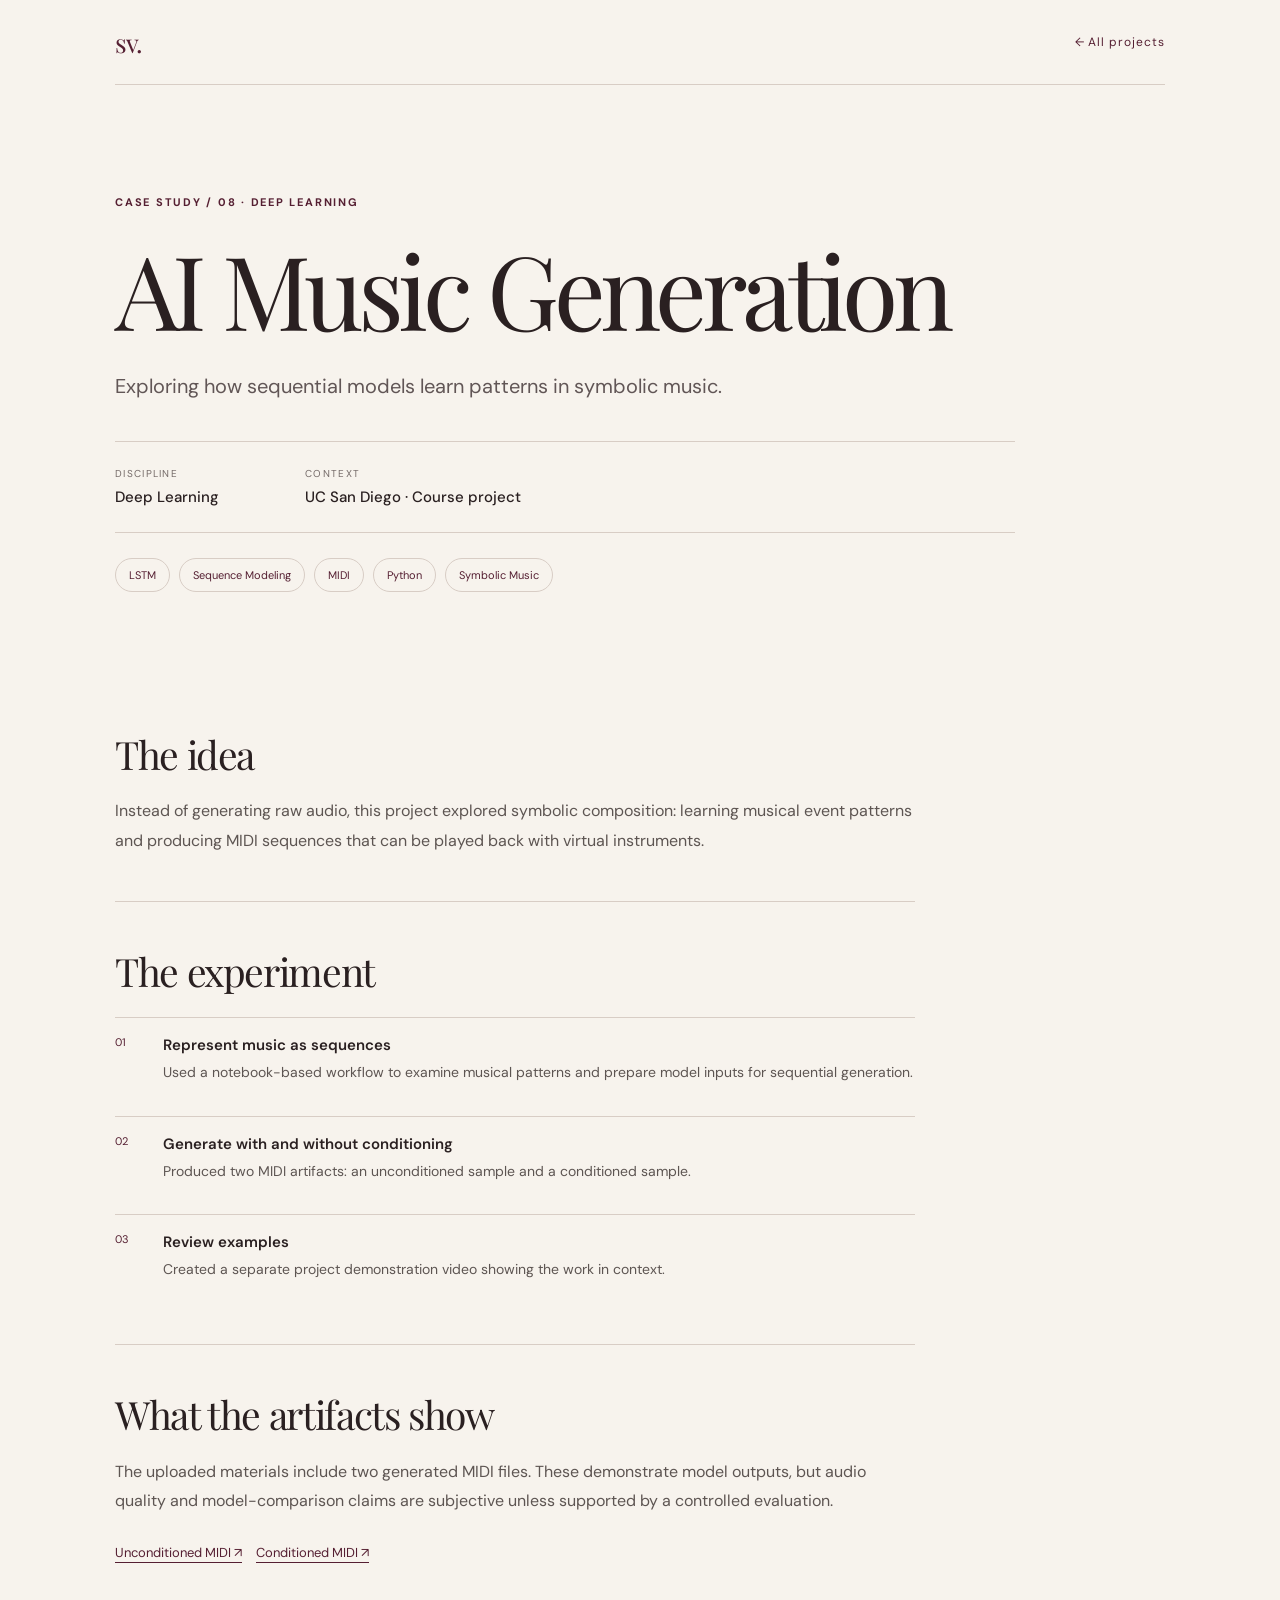
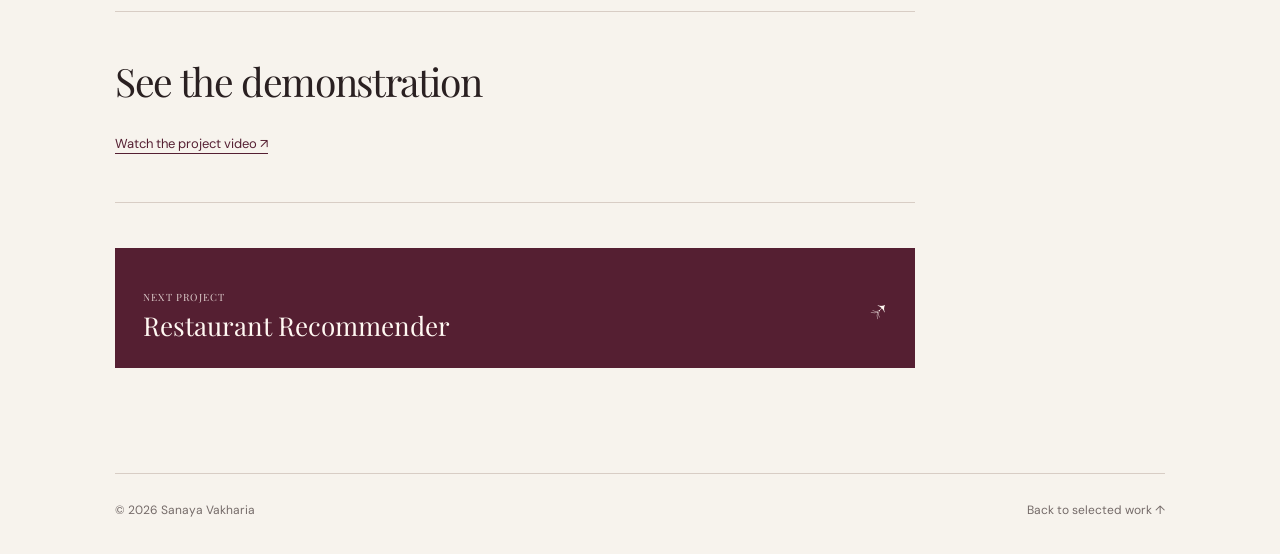
==== projects/ai-music.html @ 3cf96b45 "Add files via upload" ====
<!DOCTYPE html><html lang="en"><head><meta charset="UTF-8"><meta name="viewport" content="width=device-width,initial-scale=1"><meta name="theme-color" content="#f7f3ed"><meta name="description" content="AI Music Generation — Sanaya Vakharia portfolio case study"><title>AI Music Generation — Sanaya Vakharia</title><link rel="stylesheet" href="../assets/style.css"><link rel="icon" href="data:image/svg+xml,%3Csvg xmlns='http://www.w3.org/2000/svg' viewBox='0 0 64 64'%3E%3Crect width='64' height='64' rx='12' fill='%23551f32'/%3E%3Ctext x='32' y='46' text-anchor='middle' font-family='Georgia' font-size='44' fill='%23faf6f0'%3Es%3C/text%3E%3C/svg%3E"></head><body><header class="wrap nav"><a class="brand" href="../index.html">sv.</a><a class="back" href="../index.html#projects">← All projects</a></header><main class="wrap"><div class="hero"><div class="eyebrow">Case study / 08 · Deep Learning</div><h1>AI Music Generation</h1><p class="dek">Exploring how sequential models learn patterns in symbolic music.</p><div class="factbar"><div class="fact"><label>Discipline</label><strong>Deep Learning</strong></div><div class="fact"><label>Context</label><strong>UC San Diego · Course project</strong></div></div><div class="tagrow"><span class="tag">LSTM</span><span class="tag">Sequence Modeling</span><span class="tag">MIDI</span><span class="tag">Python</span><span class="tag">Symbolic Music</span></div></div><div class="content"><section class="section"><h2>The idea</h2><p>Instead of generating raw audio, this project explored symbolic composition: learning musical event patterns and producing MIDI sequences that can be played back with virtual instruments.</p></section><section class="section"><h2>The experiment</h2><div class="steps"><div class="step"><small>01</small><div><strong>Represent music as sequences</strong><p>Used a notebook-based workflow to examine musical patterns and prepare model inputs for sequential generation.</p></div></div><div class="step"><small>02</small><div><strong>Generate with and without conditioning</strong><p>Produced two MIDI artifacts: an unconditioned sample and a conditioned sample.</p></div></div><div class="step"><small>03</small><div><strong>Review examples</strong><p>Created a separate project demonstration video showing the work in context.</p></div></div></div></section><section class="section"><h2>What the artifacts show</h2><p>The uploaded materials include two generated MIDI files. These demonstrate model outputs, but audio quality and model-comparison claims are subjective unless supported by a controlled evaluation.</p><a class="inline-link" href="../assets/music/symbolic_unconditioned.mid" download>Unconditioned MIDI ↗</a><a class="inline-link" href="../assets/music/symbolic_conditioned.mid" download>Conditioned MIDI ↗</a></section><section class="section"><h2>See the demonstration</h2><a class="inline-link" href="https://drive.google.com/file/d/1ytoonuxScQLNrHjfuyP15inog2-0pDG0/view?usp=sharing" target="_blank" rel="noopener noreferrer">Watch the project video ↗</a></section><a class="next" href="restaurant-recommender.html"><span><small>Next project</small><br>Restaurant Recommender</span><span aria-hidden="true">↗</span></a></div></main><footer class="wrap footer"><span>© 2026 Sanaya Vakharia</span><a href="../index.html#projects">Back to selected work ↑</a></footer></body></html>
---- assets/style.css ----
@import url('https://fonts.googleapis.com/css2?family=DM+Sans:wght@400;500;600;700&family=Playfair+Display:ital,wght@0,400;0,500;1,400;1,500&display=swap');
:root{--paper:#f7f3ed;--ink:#2a2021;--wine:#551f32;--muted:#746a68;--line:#d8cdc5;--card:#eee7dd}*{box-sizing:border-box}html{scroll-behavior:smooth}body{margin:0;background:var(--paper);color:var(--ink);font-family:'DM Sans',sans-serif;-webkit-font-smoothing:antialiased}a{color:inherit;text-decoration:none}::selection{background:#e9c8d1;color:var(--wine)}.wrap{width:min(1050px,calc(100% - 70px));margin:auto}.nav{height:85px;display:flex;justify-content:space-between;align-items:center;border-bottom:1px solid var(--line)}.brand{font:400 26px 'Playfair Display',serif;letter-spacing:-1.5px;color:var(--wine)}.nav a.back{font-size:12px;color:var(--wine);letter-spacing:.08em}.nav a.back:hover{text-decoration:underline}.eyebrow{color:var(--wine);text-transform:uppercase;letter-spacing:.16em;font-size:11px;font-weight:700}.hero{padding:110px 0 65px;max-width:900px}.hero h1{font:400 clamp(56px,8vw,108px)/1.08 'Playfair Display',serif;letter-spacing:-.055em;margin:25px 0}.hero .dek{font-size:20px;line-height:1.65;color:#615656;max-width:740px}.factbar{border-top:1px solid var(--line);border-bottom:1px solid var(--line);display:flex;gap:40px;flex-wrap:wrap;padding:25px 0;margin-top:38px}.fact{display:flex;flex-direction:column;gap:7px;min-width:150px}.fact label{font-size:10px;color:var(--muted);letter-spacing:.13em;text-transform:uppercase}.fact strong{font-size:15px;font-weight:500}.content{max-width:800px;padding:28px 0 105px}.section{padding:45px 0;border-bottom:1px solid var(--line)}.section h2{font:400 39px/1.25 'Playfair Display',serif;letter-spacing:-.035em;margin:0 0 18px}.section p{font-size:16px;line-height:1.85;color:#5d5552;margin:0 0 16px}.section p:last-child{margin-bottom:0}.tagrow{display:flex;gap:9px;flex-wrap:wrap;margin:25px 0 0}.tag{border:1px solid var(--line);border-radius:40px;padding:9px 13px;font-size:11px;color:var(--wine)}.data{display:grid;grid-template-columns:repeat(3,1fr);gap:14px;margin:25px 0}.metric{background:var(--card);padding:25px 18px;min-height:125px}.metric b{display:block;font:400 39px 'Playfair Display',serif;color:var(--wine);margin-bottom:12px}.metric span{font-size:12px;line-height:1.5;color:var(--muted)}.steps{display:grid;gap:14px;margin-top:22px}.step{padding:17px 0;border-top:1px solid var(--line);display:grid;grid-template-columns:32px 1fr;gap:16px}.step small{font-size:11px;color:var(--wine)}.step strong{display:block;font-size:15px;font-weight:600;margin-bottom:5px}.step p{font-size:14px;margin:0;line-height:1.75}.inline-link{display:inline-block;margin:12px 14px 5px 0;color:var(--wine);text-decoration:underline;text-underline-offset:5px;font-size:13px}.note{padding:25px 28px;background:#eadfe0;color:var(--wine);font-size:18px;line-height:1.65;margin:25px 0}.art{background:#eae1d9;padding:40px 34px;margin:30px 0;overflow:hidden}.art-caption{color:var(--muted);font-size:11px;letter-spacing:.04em;margin-top:13px}.bars{display:flex;align-items:end;gap:14px;height:160px;padding:0 8px;border-bottom:1px solid #9c8981}.bar{background:var(--wine);width:65px;max-width:30%;position:relative;min-height:3px}.bar span{position:absolute;top:-27px;width:100%;text-align:center;font-size:13px;color:var(--wine)}.bar-labels{display:flex;gap:14px;margin-top:12px;padding:0 8px}.bar-labels span{width:65px;max-width:30%;font-size:11px;color:var(--muted);text-align:center}.footer{padding:28px 0 36px;border-top:1px solid var(--line);display:flex;justify-content:space-between;gap:20px;font-size:12px;color:var(--muted)}.next{display:flex;align-items:center;justify-content:space-between;gap:18px;background:var(--wine);color:#fff8f2;padding:25px 28px;margin:45px 0 0}.next span{font:400 26px 'Playfair Display',serif}.next small{letter-spacing:.12em;font-size:10px;opacity:.8;text-transform:uppercase} @media(max-width:700px){.wrap{width:calc(100% - 38px)}.nav{height:72px}.hero{padding:75px 0 40px}.hero h1{font-size:clamp(51px,11vw,76px)}.hero .dek{font-size:17px}.factbar{gap:24px}.content{padding-bottom:65px}.section{padding:36px 0}.section h2{font-size:33px}.data{grid-template-columns:1fr}.metric{min-height:85px}.art{padding:35px 18px}.footer{flex-direction:column}.next span{font-size:21px}}
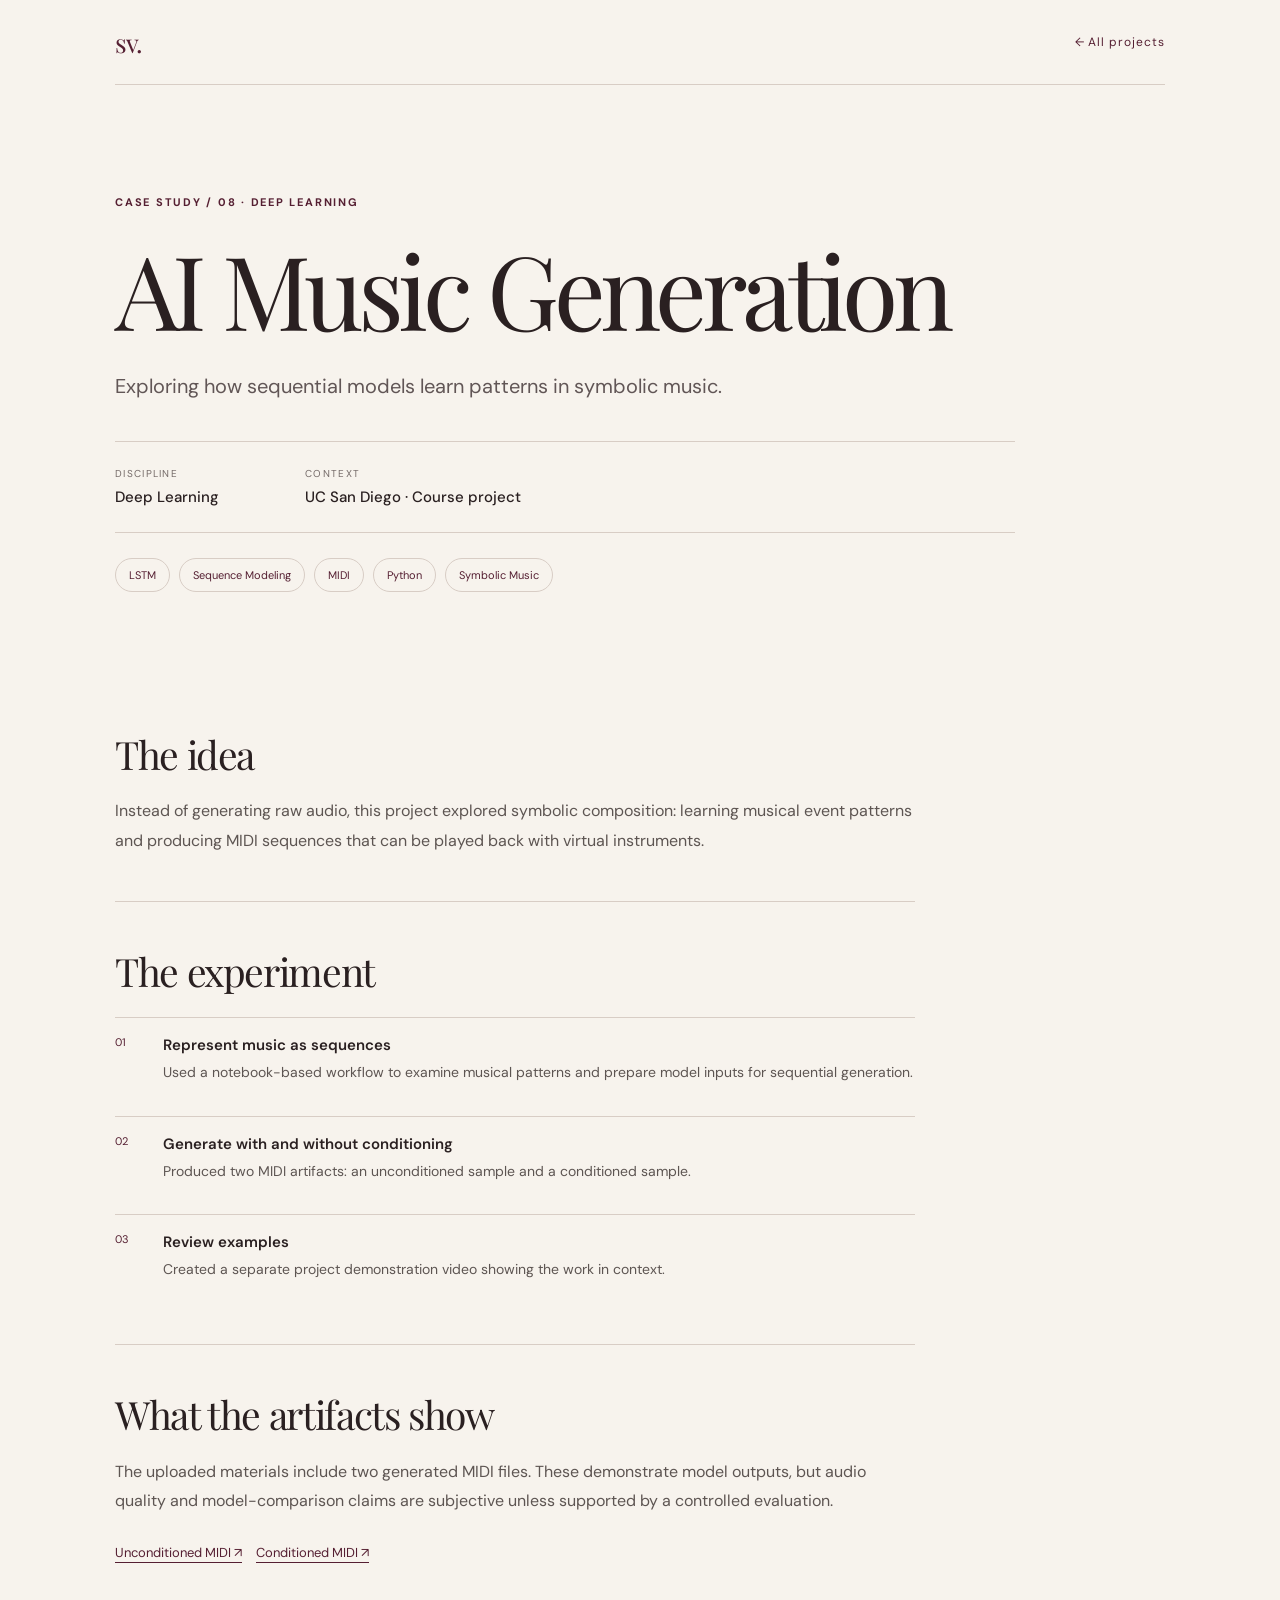
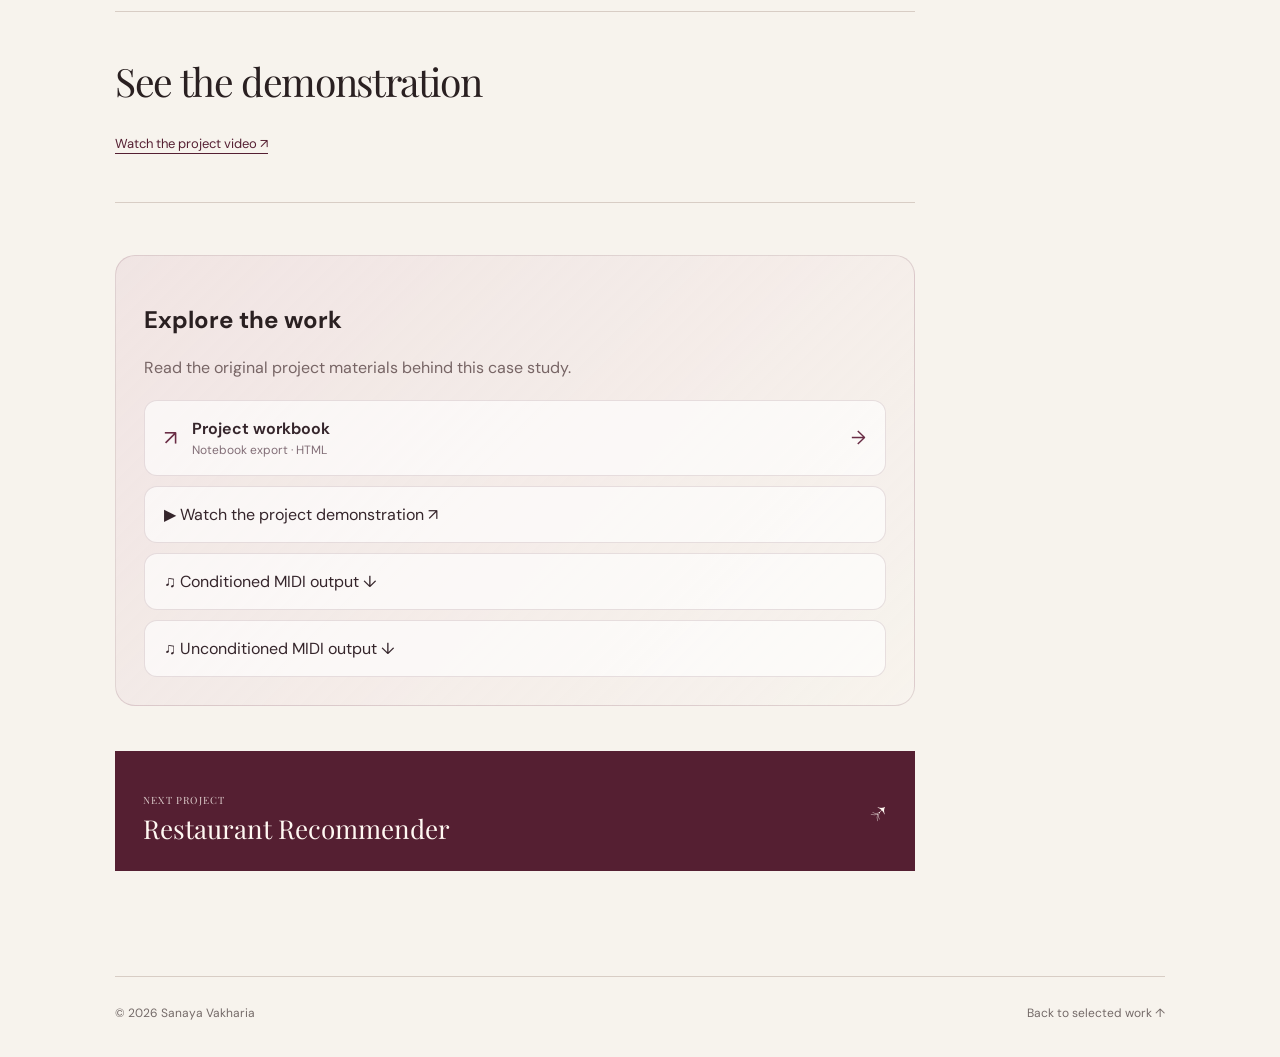
==== commit 34b8ac41: "Add files via upload" ====
--- a/projects/ai-music.html
+++ b/projects/ai-music.html
@@ -1 +1,2 @@
-<!DOCTYPE html><html lang="en"><head><meta charset="UTF-8"><meta name="viewport" content="width=device-width,initial-scale=1"><meta name="theme-color" content="#f7f3ed"><meta name="description" content="AI Music Generation — Sanaya Vakharia portfolio case study"><title>AI Music Generation — Sanaya Vakharia</title><link rel="stylesheet" href="../assets/style.css"><link rel="icon" href="data:image/svg+xml,%3Csvg xmlns='http://www.w3.org/2000/svg' viewBox='0 0 64 64'%3E%3Crect width='64' height='64' rx='12' fill='%23551f32'/%3E%3Ctext x='32' y='46' text-anchor='middle' font-family='Georgia' font-size='44' fill='%23faf6f0'%3Es%3C/text%3E%3C/svg%3E"></head><body><header class="wrap nav"><a class="brand" href="../index.html">sv.</a><a class="back" href="../index.html#projects">← All projects</a></header><main class="wrap"><div class="hero"><div class="eyebrow">Case study / 08 · Deep Learning</div><h1>AI Music Generation</h1><p class="dek">Exploring how sequential models learn patterns in symbolic music.</p><div class="factbar"><div class="fact"><label>Discipline</label><strong>Deep Learning</strong></div><div class="fact"><label>Context</label><strong>UC San Diego · Course project</strong></div></div><div class="tagrow"><span class="tag">LSTM</span><span class="tag">Sequence Modeling</span><span class="tag">MIDI</span><span class="tag">Python</span><span class="tag">Symbolic Music</span></div></div><div class="content"><section class="section"><h2>The idea</h2><p>Instead of generating raw audio, this project explored symbolic composition: learning musical event patterns and producing MIDI sequences that can be played back with virtual instruments.</p></section><section class="section"><h2>The experiment</h2><div class="steps"><div class="step"><small>01</small><div><strong>Represent music as sequences</strong><p>Used a notebook-based workflow to examine musical patterns and prepare model inputs for sequential generation.</p></div></div><div class="step"><small>02</small><div><strong>Generate with and without conditioning</strong><p>Produced two MIDI artifacts: an unconditioned sample and a conditioned sample.</p></div></div><div class="step"><small>03</small><div><strong>Review examples</strong><p>Created a separate project demonstration video showing the work in context.</p></div></div></div></section><section class="section"><h2>What the artifacts show</h2><p>The uploaded materials include two generated MIDI files. These demonstrate model outputs, but audio quality and model-comparison claims are subjective unless supported by a controlled evaluation.</p><a class="inline-link" href="../assets/music/symbolic_unconditioned.mid" download>Unconditioned MIDI ↗</a><a class="inline-link" href="../assets/music/symbolic_conditioned.mid" download>Conditioned MIDI ↗</a></section><section class="section"><h2>See the demonstration</h2><a class="inline-link" href="https://drive.google.com/file/d/1ytoonuxScQLNrHjfuyP15inog2-0pDG0/view?usp=sharing" target="_blank" rel="noopener noreferrer">Watch the project video ↗</a></section><a class="next" href="restaurant-recommender.html"><span><small>Next project</small><br>Restaurant Recommender</span><span aria-hidden="true">↗</span></a></div></main><footer class="wrap footer"><span>© 2026 Sanaya Vakharia</span><a href="../index.html#projects">Back to selected work ↑</a></footer></body></html>+<!DOCTYPE html>
+<html lang="en"><head><meta charset="utf-8"/><meta content="width=device-width,initial-scale=1" name="viewport"/><meta content="#f7f3ed" name="theme-color"/><meta content="AI Music Generation — Sanaya Vakharia portfolio case study" name="description"/><title>AI Music Generation — Sanaya Vakharia</title><link href="../assets/style.css" rel="stylesheet"/><link href="data:image/svg+xml,%3Csvg xmlns='http://www.w3.org/2000/svg' viewBox='0 0 64 64'%3E%3Crect width='64' height='64' rx='12' fill='%23551f32'/%3E%3Ctext x='32' y='46' text-anchor='middle' font-family='Georgia' font-size='44' fill='%23faf6f0'%3Es%3C/text%3E%3C/svg%3E" rel="icon"/></head><body><header class="wrap nav"><a class="brand" href="../index.html">sv.</a><a class="back" href="../index.html#projects">← All projects</a></header><main class="wrap"><div class="hero"><div class="eyebrow">Case study / 08 · Deep Learning</div><h1>AI Music Generation</h1><p class="dek">Exploring how sequential models learn patterns in symbolic music.</p><div class="factbar"><div class="fact"><label>Discipline</label><strong>Deep Learning</strong></div><div class="fact"><label>Context</label><strong>UC San Diego · Course project</strong></div></div><div class="tagrow"><span class="tag">LSTM</span><span class="tag">Sequence Modeling</span><span class="tag">MIDI</span><span class="tag">Python</span><span class="tag">Symbolic Music</span></div></div><div class="content"><section class="section"><h2>The idea</h2><p>Instead of generating raw audio, this project explored symbolic composition: learning musical event patterns and producing MIDI sequences that can be played back with virtual instruments.</p></section><section class="section"><h2>The experiment</h2><div class="steps"><div class="step"><small>01</small><div><strong>Represent music as sequences</strong><p>Used a notebook-based workflow to examine musical patterns and prepare model inputs for sequential generation.</p></div></div><div class="step"><small>02</small><div><strong>Generate with and without conditioning</strong><p>Produced two MIDI artifacts: an unconditioned sample and a conditioned sample.</p></div></div><div class="step"><small>03</small><div><strong>Review examples</strong><p>Created a separate project demonstration video showing the work in context.</p></div></div></div></section><section class="section"><h2>What the artifacts show</h2><p>The uploaded materials include two generated MIDI files. These demonstrate model outputs, but audio quality and model-comparison claims are subjective unless supported by a controlled evaluation.</p><a class="inline-link" download="" href="../assets/music/symbolic_unconditioned.mid">Unconditioned MIDI ↗</a><a class="inline-link" download="" href="../assets/music/symbolic_conditioned.mid">Conditioned MIDI ↗</a></section><section class="section"><h2>See the demonstration</h2><a class="inline-link" href="https://drive.google.com/file/d/1ytoonuxScQLNrHjfuyP15inog2-0pDG0/view?usp=sharing" rel="noopener noreferrer" target="_blank">Watch the project video ↗</a></section><section aria-label="Original project materials" class="resources"><h2>Explore the work</h2><p class="resource-intro">Read the original project materials behind this case study.</p><div class="resource-list"><a class="resource-link" href="../assets/documents/ai-music-workbook.html" rel="noopener noreferrer" target="_blank"><span class="resource-symbol">↗</span><div><div class="resource-name">Project workbook</div><div class="resource-meta">Notebook export · HTML</div></div><span aria-hidden="true" class="resource-arrow">→</span></a><a class="resource-link" href="https://drive.google.com/file/d/1ytoonuxScQLNrHjfuyP15inog2-0pDG0/view?usp=sharing" rel="noopener noreferrer" target="_blank">▶  Watch the project demonstration  ↗</a><a class="resource-link" download="symbolic_conditioned.mid" href="../assets/music/symbolic_conditioned.mid">♫  Conditioned MIDI output  ↓</a><a class="resource-link" download="symbolic_unconditioned.mid" href="../assets/music/symbolic_unconditioned.mid">♫  Unconditioned MIDI output  ↓</a></div></section><a class="next" href="restaurant-recommender.html"><span><small>Next project</small><br/>Restaurant Recommender</span><span aria-hidden="true">↗</span></a></div></main><footer class="wrap footer"><span>© 2026 Sanaya Vakharia</span><a href="../index.html#projects">Back to selected work ↑</a></footer></body></html>
--- a/assets/style.css
+++ b/assets/style.css
@@ -1,2 +1,13 @@
 @import url('https://fonts.googleapis.com/css2?family=DM+Sans:wght@400;500;600;700&family=Playfair+Display:ital,wght@0,400;0,500;1,400;1,500&display=swap');
-:root{--paper:#f7f3ed;--ink:#2a2021;--wine:#551f32;--muted:#746a68;--line:#d8cdc5;--card:#eee7dd}*{box-sizing:border-box}html{scroll-behavior:smooth}body{margin:0;background:var(--paper);color:var(--ink);font-family:'DM Sans',sans-serif;-webkit-font-smoothing:antialiased}a{color:inherit;text-decoration:none}::selection{background:#e9c8d1;color:var(--wine)}.wrap{width:min(1050px,calc(100% - 70px));margin:auto}.nav{height:85px;display:flex;justify-content:space-between;align-items:center;border-bottom:1px solid var(--line)}.brand{font:400 26px 'Playfair Display',serif;letter-spacing:-1.5px;color:var(--wine)}.nav a.back{font-size:12px;color:var(--wine);letter-spacing:.08em}.nav a.back:hover{text-decoration:underline}.eyebrow{color:var(--wine);text-transform:uppercase;letter-spacing:.16em;font-size:11px;font-weight:700}.hero{padding:110px 0 65px;max-width:900px}.hero h1{font:400 clamp(56px,8vw,108px)/1.08 'Playfair Display',serif;letter-spacing:-.055em;margin:25px 0}.hero .dek{font-size:20px;line-height:1.65;color:#615656;max-width:740px}.factbar{border-top:1px solid var(--line);border-bottom:1px solid var(--line);display:flex;gap:40px;flex-wrap:wrap;padding:25px 0;margin-top:38px}.fact{display:flex;flex-direction:column;gap:7px;min-width:150px}.fact label{font-size:10px;color:var(--muted);letter-spacing:.13em;text-transform:uppercase}.fact strong{font-size:15px;font-weight:500}.content{max-width:800px;padding:28px 0 105px}.section{padding:45px 0;border-bottom:1px solid var(--line)}.section h2{font:400 39px/1.25 'Playfair Display',serif;letter-spacing:-.035em;margin:0 0 18px}.section p{font-size:16px;line-height:1.85;color:#5d5552;margin:0 0 16px}.section p:last-child{margin-bottom:0}.tagrow{display:flex;gap:9px;flex-wrap:wrap;margin:25px 0 0}.tag{border:1px solid var(--line);border-radius:40px;padding:9px 13px;font-size:11px;color:var(--wine)}.data{display:grid;grid-template-columns:repeat(3,1fr);gap:14px;margin:25px 0}.metric{background:var(--card);padding:25px 18px;min-height:125px}.metric b{display:block;font:400 39px 'Playfair Display',serif;color:var(--wine);margin-bottom:12px}.metric span{font-size:12px;line-height:1.5;color:var(--muted)}.steps{display:grid;gap:14px;margin-top:22px}.step{padding:17px 0;border-top:1px solid var(--line);display:grid;grid-template-columns:32px 1fr;gap:16px}.step small{font-size:11px;color:var(--wine)}.step strong{display:block;font-size:15px;font-weight:600;margin-bottom:5px}.step p{font-size:14px;margin:0;line-height:1.75}.inline-link{display:inline-block;margin:12px 14px 5px 0;color:var(--wine);text-decoration:underline;text-underline-offset:5px;font-size:13px}.note{padding:25px 28px;background:#eadfe0;color:var(--wine);font-size:18px;line-height:1.65;margin:25px 0}.art{background:#eae1d9;padding:40px 34px;margin:30px 0;overflow:hidden}.art-caption{color:var(--muted);font-size:11px;letter-spacing:.04em;margin-top:13px}.bars{display:flex;align-items:end;gap:14px;height:160px;padding:0 8px;border-bottom:1px solid #9c8981}.bar{background:var(--wine);width:65px;max-width:30%;position:relative;min-height:3px}.bar span{position:absolute;top:-27px;width:100%;text-align:center;font-size:13px;color:var(--wine)}.bar-labels{display:flex;gap:14px;margin-top:12px;padding:0 8px}.bar-labels span{width:65px;max-width:30%;font-size:11px;color:var(--muted);text-align:center}.footer{padding:28px 0 36px;border-top:1px solid var(--line);display:flex;justify-content:space-between;gap:20px;font-size:12px;color:var(--muted)}.next{display:flex;align-items:center;justify-content:space-between;gap:18px;background:var(--wine);color:#fff8f2;padding:25px 28px;margin:45px 0 0}.next span{font:400 26px 'Playfair Display',serif}.next small{letter-spacing:.12em;font-size:10px;opacity:.8;text-transform:uppercase} @media(max-width:700px){.wrap{width:calc(100% - 38px)}.nav{height:72px}.hero{padding:75px 0 40px}.hero h1{font-size:clamp(51px,11vw,76px)}.hero .dek{font-size:17px}.factbar{gap:24px}.content{padding-bottom:65px}.section{padding:36px 0}.section h2{font-size:33px}.data{grid-template-columns:1fr}.metric{min-height:85px}.art{padding:35px 18px}.footer{flex-direction:column}.next span{font-size:21px}}+:root{--paper:#f7f3ed;--ink:#2a2021;--wine:#551f32;--muted:#746a68;--line:#d8cdc5;--card:#eee7dd}*{box-sizing:border-box}html{scroll-behavior:smooth}body{margin:0;background:var(--paper);color:var(--ink);font-family:'DM Sans',sans-serif;-webkit-font-smoothing:antialiased}a{color:inherit;text-decoration:none}::selection{background:#e9c8d1;color:var(--wine)}.wrap{width:min(1050px,calc(100% - 70px));margin:auto}.nav{height:85px;display:flex;justify-content:space-between;align-items:center;border-bottom:1px solid var(--line)}.brand{font:400 26px 'Playfair Display',serif;letter-spacing:-1.5px;color:var(--wine)}.nav a.back{font-size:12px;color:var(--wine);letter-spacing:.08em}.nav a.back:hover{text-decoration:underline}.eyebrow{color:var(--wine);text-transform:uppercase;letter-spacing:.16em;font-size:11px;font-weight:700}.hero{padding:110px 0 65px;max-width:900px}.hero h1{font:400 clamp(56px,8vw,108px)/1.08 'Playfair Display',serif;letter-spacing:-.055em;margin:25px 0}.hero .dek{font-size:20px;line-height:1.65;color:#615656;max-width:740px}.factbar{border-top:1px solid var(--line);border-bottom:1px solid var(--line);display:flex;gap:40px;flex-wrap:wrap;padding:25px 0;margin-top:38px}.fact{display:flex;flex-direction:column;gap:7px;min-width:150px}.fact label{font-size:10px;color:var(--muted);letter-spacing:.13em;text-transform:uppercase}.fact strong{font-size:15px;font-weight:500}.content{max-width:800px;padding:28px 0 105px}.section{padding:45px 0;border-bottom:1px solid var(--line)}.section h2{font:400 39px/1.25 'Playfair Display',serif;letter-spacing:-.035em;margin:0 0 18px}.section p{font-size:16px;line-height:1.85;color:#5d5552;margin:0 0 16px}.section p:last-child{margin-bottom:0}.tagrow{display:flex;gap:9px;flex-wrap:wrap;margin:25px 0 0}.tag{border:1px solid var(--line);border-radius:40px;padding:9px 13px;font-size:11px;color:var(--wine)}.data{display:grid;grid-template-columns:repeat(3,1fr);gap:14px;margin:25px 0}.metric{background:var(--card);padding:25px 18px;min-height:125px}.metric b{display:block;font:400 39px 'Playfair Display',serif;color:var(--wine);margin-bottom:12px}.metric span{font-size:12px;line-height:1.5;color:var(--muted)}.steps{display:grid;gap:14px;margin-top:22px}.step{padding:17px 0;border-top:1px solid var(--line);display:grid;grid-template-columns:32px 1fr;gap:16px}.step small{font-size:11px;color:var(--wine)}.step strong{display:block;font-size:15px;font-weight:600;margin-bottom:5px}.step p{font-size:14px;margin:0;line-height:1.75}.inline-link{display:inline-block;margin:12px 14px 5px 0;color:var(--wine);text-decoration:underline;text-underline-offset:5px;font-size:13px}.note{padding:25px 28px;background:#eadfe0;color:var(--wine);font-size:18px;line-height:1.65;margin:25px 0}.art{background:#eae1d9;padding:40px 34px;margin:30px 0;overflow:hidden}.art-caption{color:var(--muted);font-size:11px;letter-spacing:.04em;margin-top:13px}.bars{display:flex;align-items:end;gap:14px;height:160px;padding:0 8px;border-bottom:1px solid #9c8981}.bar{background:var(--wine);width:65px;max-width:30%;position:relative;min-height:3px}.bar span{position:absolute;top:-27px;width:100%;text-align:center;font-size:13px;color:var(--wine)}.bar-labels{display:flex;gap:14px;margin-top:12px;padding:0 8px}.bar-labels span{width:65px;max-width:30%;font-size:11px;color:var(--muted);text-align:center}.footer{padding:28px 0 36px;border-top:1px solid var(--line);display:flex;justify-content:space-between;gap:20px;font-size:12px;color:var(--muted)}.next{display:flex;align-items:center;justify-content:space-between;gap:18px;background:var(--wine);color:#fff8f2;padding:25px 28px;margin:45px 0 0}.next span{font:400 26px 'Playfair Display',serif}.next small{letter-spacing:.12em;font-size:10px;opacity:.8;text-transform:uppercase} @media(max-width:700px){.wrap{width:calc(100% - 38px)}.nav{height:72px}.hero{padding:75px 0 40px}.hero h1{font-size:clamp(51px,11vw,76px)}.hero .dek{font-size:17px}.factbar{gap:24px}.content{padding-bottom:65px}.section{padding:36px 0}.section h2{font-size:33px}.data{grid-template-columns:1fr}.metric{min-height:85px}.art{padding:35px 18px}.footer{flex-direction:column}.next span{font-size:21px}}
+/* V3: source document cards */
+.resources {margin:52px 0 42px;padding:28px;border:1px solid rgba(85,31,50,.14);background:linear-gradient(135deg,rgba(235,216,219,.55),rgba(247,243,237,.8));border-radius:20px;}
+.resources .resource-intro{color:#776565;line-height:1.65;margin:6px 0 18px;}
+.resource-list{display:grid;gap:10px;}
+.resource-link{display:flex;align-items:center;gap:15px;border:1px solid rgba(85,31,50,.13);border-radius:13px;padding:17px 19px;background:rgba(255,255,255,.63);color:#35252b;text-decoration:none;transition:transform .22s,background .22s,border-color .22s;}
+.resource-link:hover{transform:translateY(-2px);background:#fff;border-color:#874d60;}
+.resource-symbol{font-size:21px;color:#692c44;}
+.resource-name{font-size:16px;font-weight:650;}
+.resource-meta{font-size:12px;color:#826e77;margin-top:3px;}
+.resource-arrow{margin-left:auto;font-size:19px;color:#692c44;}
+@media(max-width:600px){.resources{padding:19px}.resource-link{padding:14px}}
